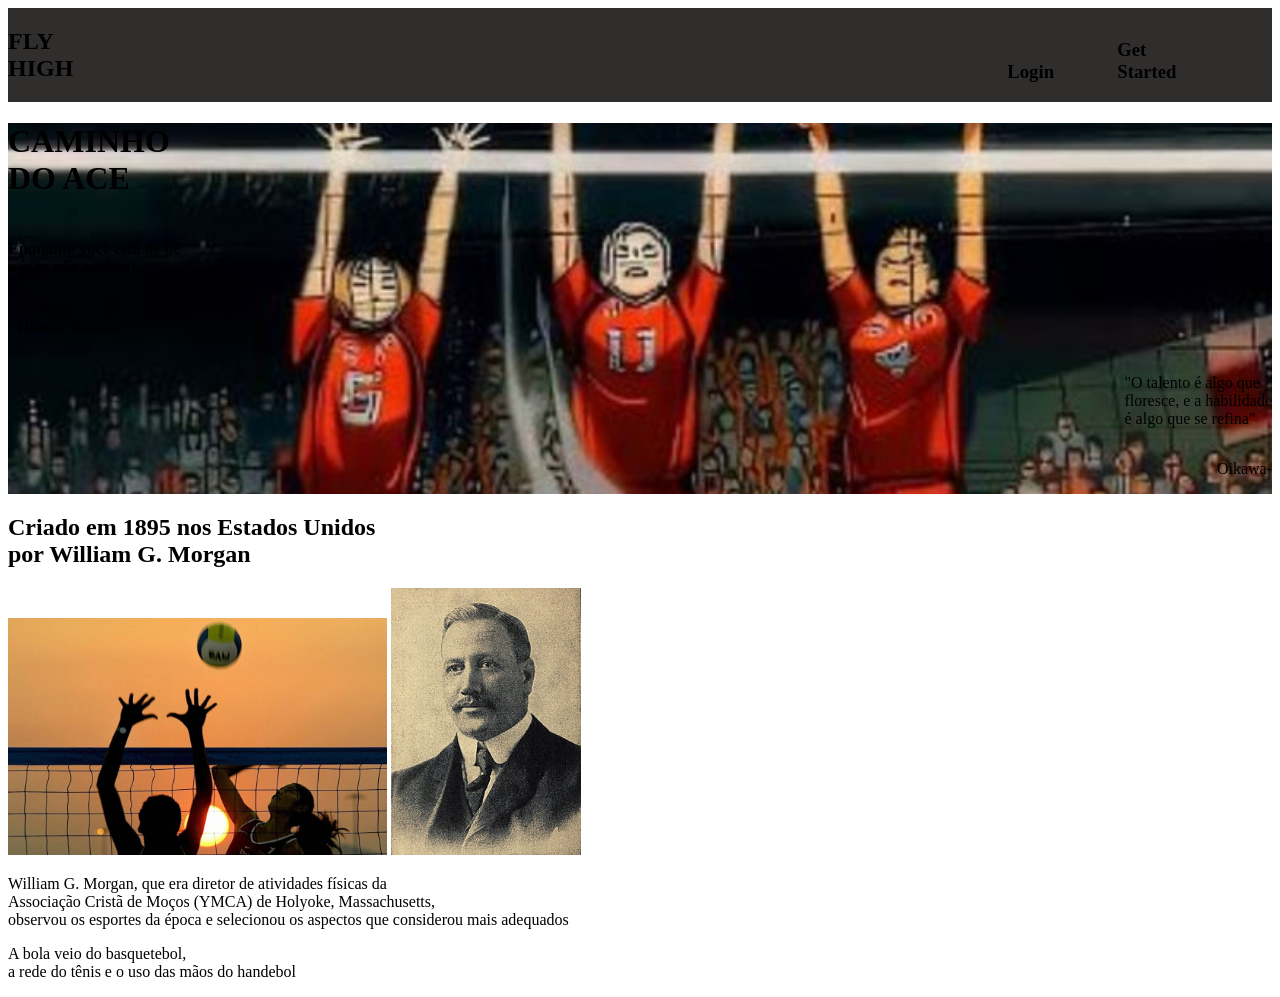
==== index.html @ 63da9436 "Subindo criação dos arquivos HMTL e CSS da HomePage" ====
<!DOCTYPE html>
<html lang="en">
<head>
    <meta charset="UTF-8">
    <meta name="viewport" content="width=device-width, initial-scale=1.0">
    <title>Caminho do ACE</title>
    <link rel="stylesheet" href="style.css" />
</head>
<body>

    <div class="navBar">
        <h2 style="margin-right: 70%;">FLY HIGH</h2>
        <h3 style="margin-right: 5%;">Login</h3>
        <h3 style="margin-right: 5%;">Get Started</h3>
    </div>

    <div class="containerPrincipal">
        <div class="container1">

            <h1 id="Titulo"''>CAMINHO <br> DO ACE</h1>

            <div class="citacao1">

                <h4>Enquanto você está de pé <br> o jogo não acabou!</h4>
                <h4>- Hinata Shoyo</h4>

            </div>

            
            <div class="citacao2">
                <p>"O talento é algo que <br> floresce, e a habilidade <br> é algo que se refina"</p>
                <p>Oikawa-</p>
            </div>
        </div>
    </div>
    <div class="container2">
        <h2>Criado em 1895 nos Estados Unidos <br> por William G. Morgan</h2>
        <img style="width: 30%;" src="img/voleiAreia.jpg">
        <img style="width: 15%;" src="img/William_G_Morgan.jpg">
        <p>William G. Morgan, que era diretor de atividades físicas da <br>
            Associação Cristã de Moços (YMCA) de Holyoke, Massachusetts, <br>
            observou os esportes da época e selecionou os aspectos que considerou mais adequados</p>
    </div>

    <div class="container">
        <p>A bola veio do basquetebol, <br> a rede do tênis e o uso das mãos do handebol</p>
    </div>

    

</body>
</html>
---- style.css ----
.navBar{
         
    display: flex;
    flex-direction: row;
    align-items: end;
    justify-content: end;
    background-color: #302D2D;
    
}

.container1{
    background-color: #302D2D;
    background-image: url(img/hinata_shoyo.jpeg);
    background-size: cover;
    background-position: center;
    position: relative;
}

.citacao1{
    display: flex;
    flex-direction: column;
    align-items: flex-start;
}

.citacao2{
    display: flex;
    flex-direction: column;
    align-items: flex-end;
    justify-content: flex-start;
}
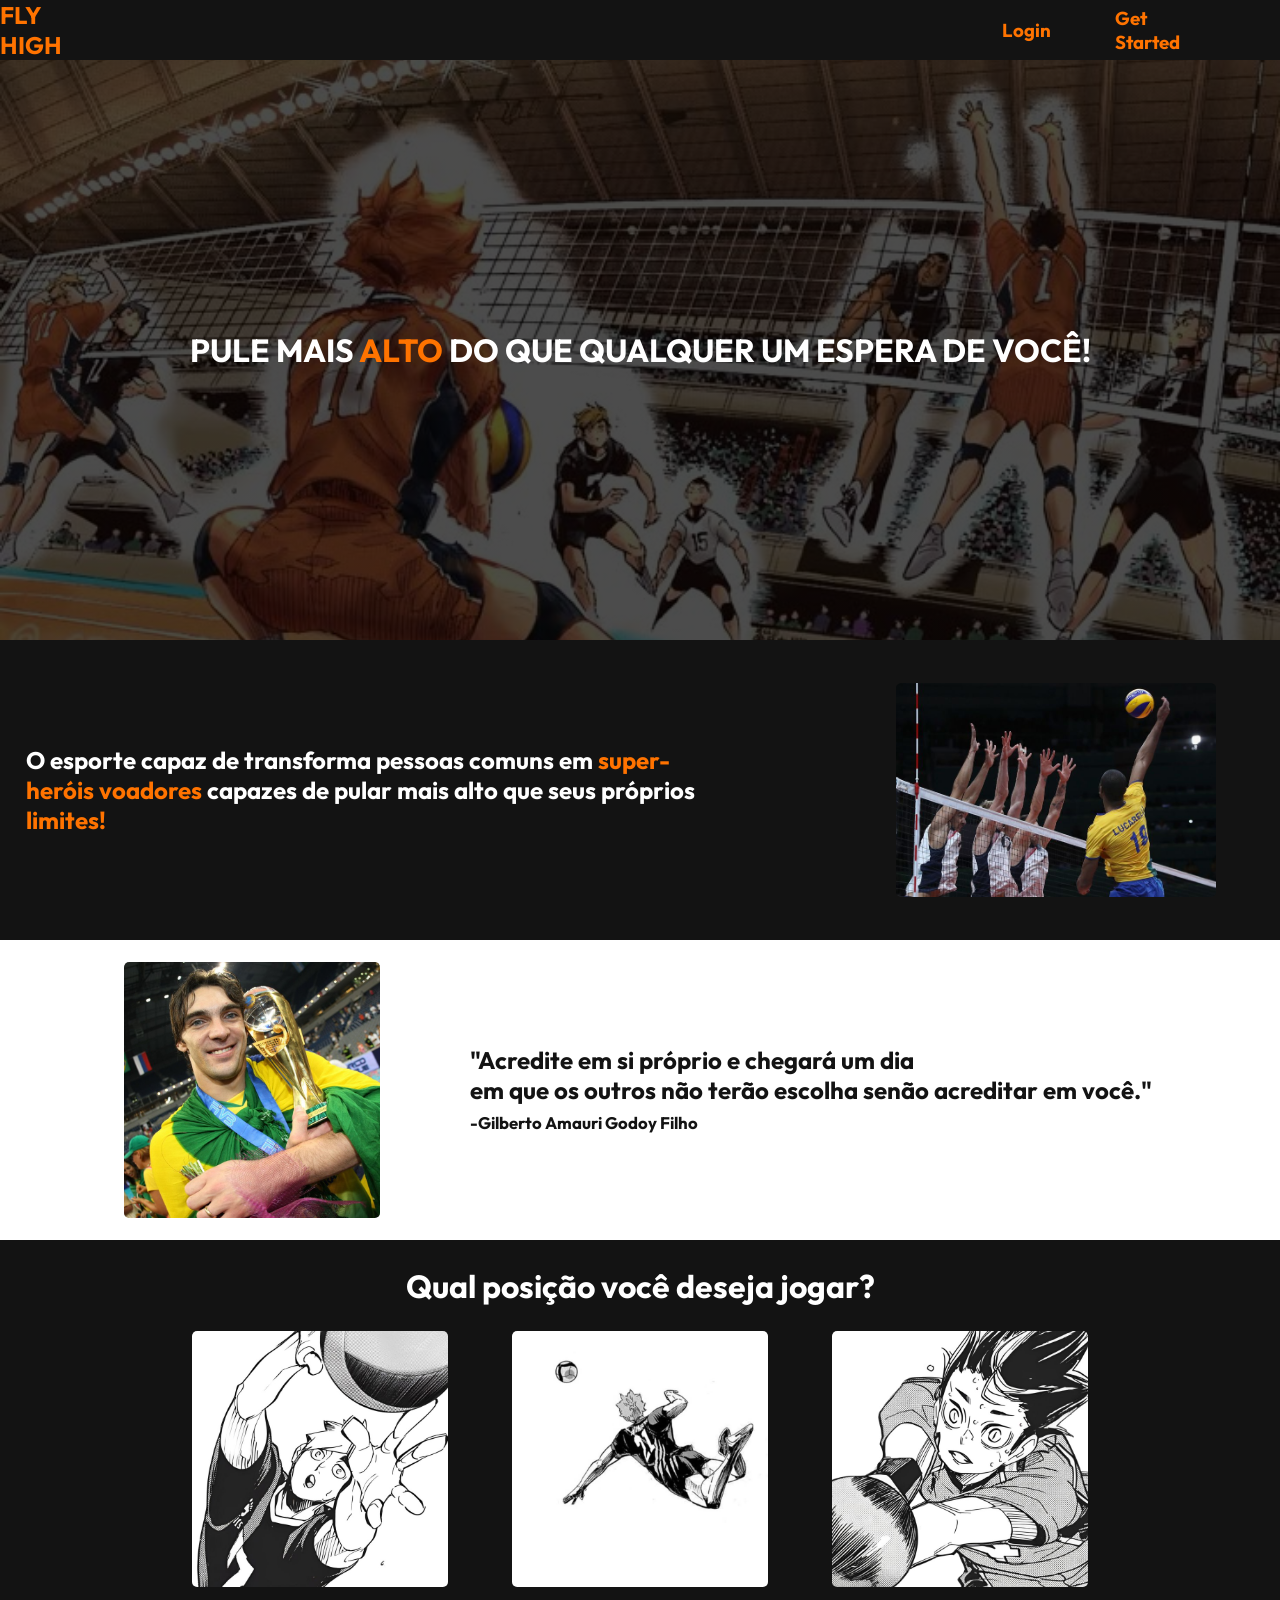
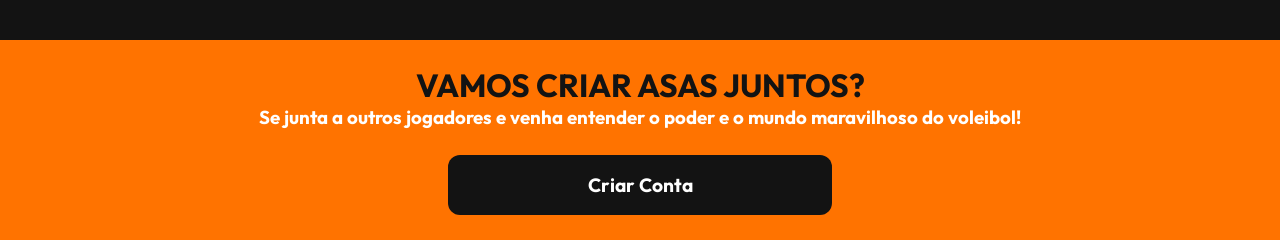
==== commit b058127a: "Adicionando novos containers, junto de imagens e NAVbar" ====
--- a/index.html
+++ b/index.html
@@ -1,11 +1,13 @@
 <!DOCTYPE html>
 <html lang="en">
+
 <head>
     <meta charset="UTF-8">
     <meta name="viewport" content="width=device-width, initial-scale=1.0">
     <title>Caminho do ACE</title>
     <link rel="stylesheet" href="style.css" />
 </head>
+
 <body>
 
     <div class="navBar">
@@ -14,39 +16,72 @@
         <h3 style="margin-right: 5%;">Get Started</h3>
     </div>
 
-    <div class="containerPrincipal">
-        <div class="container1">
 
-            <h1 id="Titulo"''>CAMINHO <br> DO ACE</h1>
+    <div class="container1">
+        <h1 class="titulo">PULE MAIS <span class="destaque">ALTO</span> DO QUE QUALQUER UM ESPERA DE VOCÊ!</h1>
+    </div>
 
-            <div class="citacao1">
 
-                <h4>Enquanto você está de pé <br> o jogo não acabou!</h4>
-                <h4>- Hinata Shoyo</h4>
+    <div class="container2">
+        <h2 style="margin-right: 10%; margin-left: 2%;">O esporte capaz de transforma pessoas comuns em <span
+                class="destaque">super-heróis voadores</span>
+            capazes de pular mais alto que seus próprios <span class="destaque">limites!</span></h2>
+        <img style="width: 25%; margin: 5%; border-radius: 2%;" src="img/Lucarelli.jpeg">
+    </div>
 
+    <div class="container3">
+        <h2 style="margin-right: 10%; margin-left: 2%;">"Acredite em si próprio e chegará um dia<br> em que os outros
+            não terão escolha senão acreditar em você."
+            <br><span class="citacao">-Gilberto Amauri Godoy Filho</span>
+        </h2>
+        <img style="width: 20%; margin-top: 2%; margin-bottom: 2%; margin-right: 5%; border-radius: 2%;"
+            src="img/GibaTrofeu.jpeg">
+    </div>
+
+    <div class="container4">
+        <h1 style="margin-top: 2%;">Qual posição você deseja jogar?</h1>
+
+        <spend class="carrosel_img">
+            <div class="setter">
+                <img src="img/Miya.jpeg">
+                <div class="text_hover">
+                    <p>Levantador</p>
+                </div>
             </div>
 
-            
-            <div class="citacao2">
-                <p>"O talento é algo que <br> floresce, e a habilidade <br> é algo que se refina"</p>
-                <p>Oikawa-</p>
+            <div class="spiker">
+                <img src="img/spiking.webp">
+                <div class="text_hover">
+                    <p>Ace</p>
+                </div>
             </div>
-        </div>
+
+            <div class="receiver">
+                <img src="img/noya.jpeg">
+                <div class="text_hover">
+                    <p>Libero</p>
+                </div>
+            </div>
+
+        </spend>
+
     </div>
-    <div class="container2">
-        <h2>Criado em 1895 nos Estados Unidos <br> por William G. Morgan</h2>
+
+    <div class="container5">
+        <h1>VAMOS CRIAR ASAS JUNTOS?</h1>
+        <h3 style="color: white;">Se junta a outros jogadores e venha entender o poder e o mundo maravilhoso do voleibol!</h3>
+        <button class="btnCriar"><b>Criar Conta</b></button>
+    </div>
+
+
+
+
+    <!-- <h2>Criado em 1895 nos Estados Unidos <br> por William G. Morgan</h2>
         <img style="width: 30%;" src="img/voleiAreia.jpg">
         <img style="width: 15%;" src="img/William_G_Morgan.jpg">
         <p>William G. Morgan, que era diretor de atividades físicas da <br>
             Associação Cristã de Moços (YMCA) de Holyoke, Massachusetts, <br>
-            observou os esportes da época e selecionou os aspectos que considerou mais adequados</p>
-    </div>
+            observou os esportes da época e selecionou os aspectos que considerou mais adequados</p> -->
+</body>
 
-    <div class="container">
-        <p>A bola veio do basquetebol, <br> a rede do tênis e o uso das mãos do handebol</p>
-    </div>
-
-    
-
-</body>
 </html>
--- a/style.css
+++ b/style.css
@@ -1,30 +1,157 @@
-.navBar{
-         
+@import url('https://fonts.googleapis.com/css2?family=Outfit:wght@100..900&family=Qahiri&display=swap');
+
+* {
+    margin: 0;
+    padding: 0;
+    box-sizing: border-box;
+}
+
+.navBar{ 
+    font-family: "Outfit";
+    color: rgb(255, 115, 0);
     display: flex;
     flex-direction: row;
-    align-items: end;
-    justify-content: end;
-    background-color: #302D2D;
-    
+    align-items: center;
+    justify-content: center;
+    background-color: rgb(19, 19, 19);
+    height: 60px;
 }
 
+
 .container1{
-    background-color: #302D2D;
-    background-image: url(img/hinata_shoyo.jpeg);
+    background-image: linear-gradient(rgba(0, 0, 0, 0.7), rgba(0, 0, 0, 0.7)),
+    url(img/quadra.webp);
     background-size: cover;
     background-position: center;
-    position: relative;
+    height: 580px;
+    display: flex;
+    flex-direction: column;
+    align-items: center;
+    justify-content: center
 }
 
-.citacao1{
+.container2{
+    font-family: "Outfit";
+    height: 300px;
+    color: white;
+    background-color: rgb(19, 19, 19);
+    display: flex;
+    flex-direction: row;
+    align-items: center;
+    justify-content: flex-start;
+}
+
+.container3{
+    font-family: "Outfit";
+    height: 300px;
+    color:  rgb(19, 19, 19);
+    background-color: white;
+    display: flex;
+    flex-direction: row-reverse;
+    align-items: center;
+    justify-content: flex-start;
+}
+
+.container4{
+    font-family: "Outfit";
+    height: 400px;
+    color:  white;
+    background-color: rgb(19, 19, 19);;
     display: flex;
     flex-direction: column;
-    align-items: flex-start;
+    align-items: center;
+    justify-content: flex-start;
 }
 
-.citacao2{
+.carrosel_img{
+    display: flex;
+    flex-direction: row;
+    align-items: center;
+    justify-content: center;
+    overflow: hidden;
+}
+
+.container5{
+    font-family: "Outfit";
+    height: 200px;
+    color:  rgb(19, 19, 19);
+    background-color: rgb(255, 115, 0);
     display: flex;
     flex-direction: column;
-    align-items: flex-end;
-    justify-content: flex-start;
-}+    align-items: center;
+    justify-content: center;
+}
+
+.btnCriar{
+    font-family: "Outfit";
+    font-size: 120%;
+    background-color: rgb(19, 19, 19);
+    color: white;
+    width: 10%;
+    margin-top: 2%;
+    width: 30%;
+    height: 30%;
+    border-radius: 12px;
+    border: none;
+    outline: none;
+    appearance: none;
+}
+
+.btnCriar:hover{
+    color: rgb(255, 115, 0);
+}
+
+
+.titulo{
+    font-family: "Outfit";
+    color: white;
+}
+
+.destaque{
+    color: rgb(255, 115, 0);
+}
+
+.citacao{
+    font-family: "Outfit";
+    font-size: 70%;
+}
+
+
+/* Configuração dos cards para que tenham o texto da posição dentro deles
+(adicionei virgula para evitar retrabalho de ter que só mudar o nome da class e deixar
+todo conteudo dentro igual)*/
+.setter, .spiker, .receiver {
+    position: relative;
+    width: 20%;
+    margin-top: 2%;
+    margin-bottom: 2%;
+    display: inline-block;
+}
+
+.setter { margin-right: 5%; }
+.spiker { margin-right: 5%; }
+
+.setter img, .spiker img, .receiver img {
+    width: 100%;
+    border-radius: 2%;
+    display: block;
+}
+
+.text_hover {
+    position: absolute;
+    inset: 0;
+    background: rgba(0, 0, 0, 0.7);
+    color: white;
+    display: flex;
+    align-items: center;
+    justify-content: center;
+    opacity: 0;
+    transition: 0.3s ease;
+    border-radius: 2%;
+}
+
+.setter:hover .text_hover,
+.spiker:hover .text_hover,
+.receiver:hover .text_hover {
+    opacity: 1;
+}
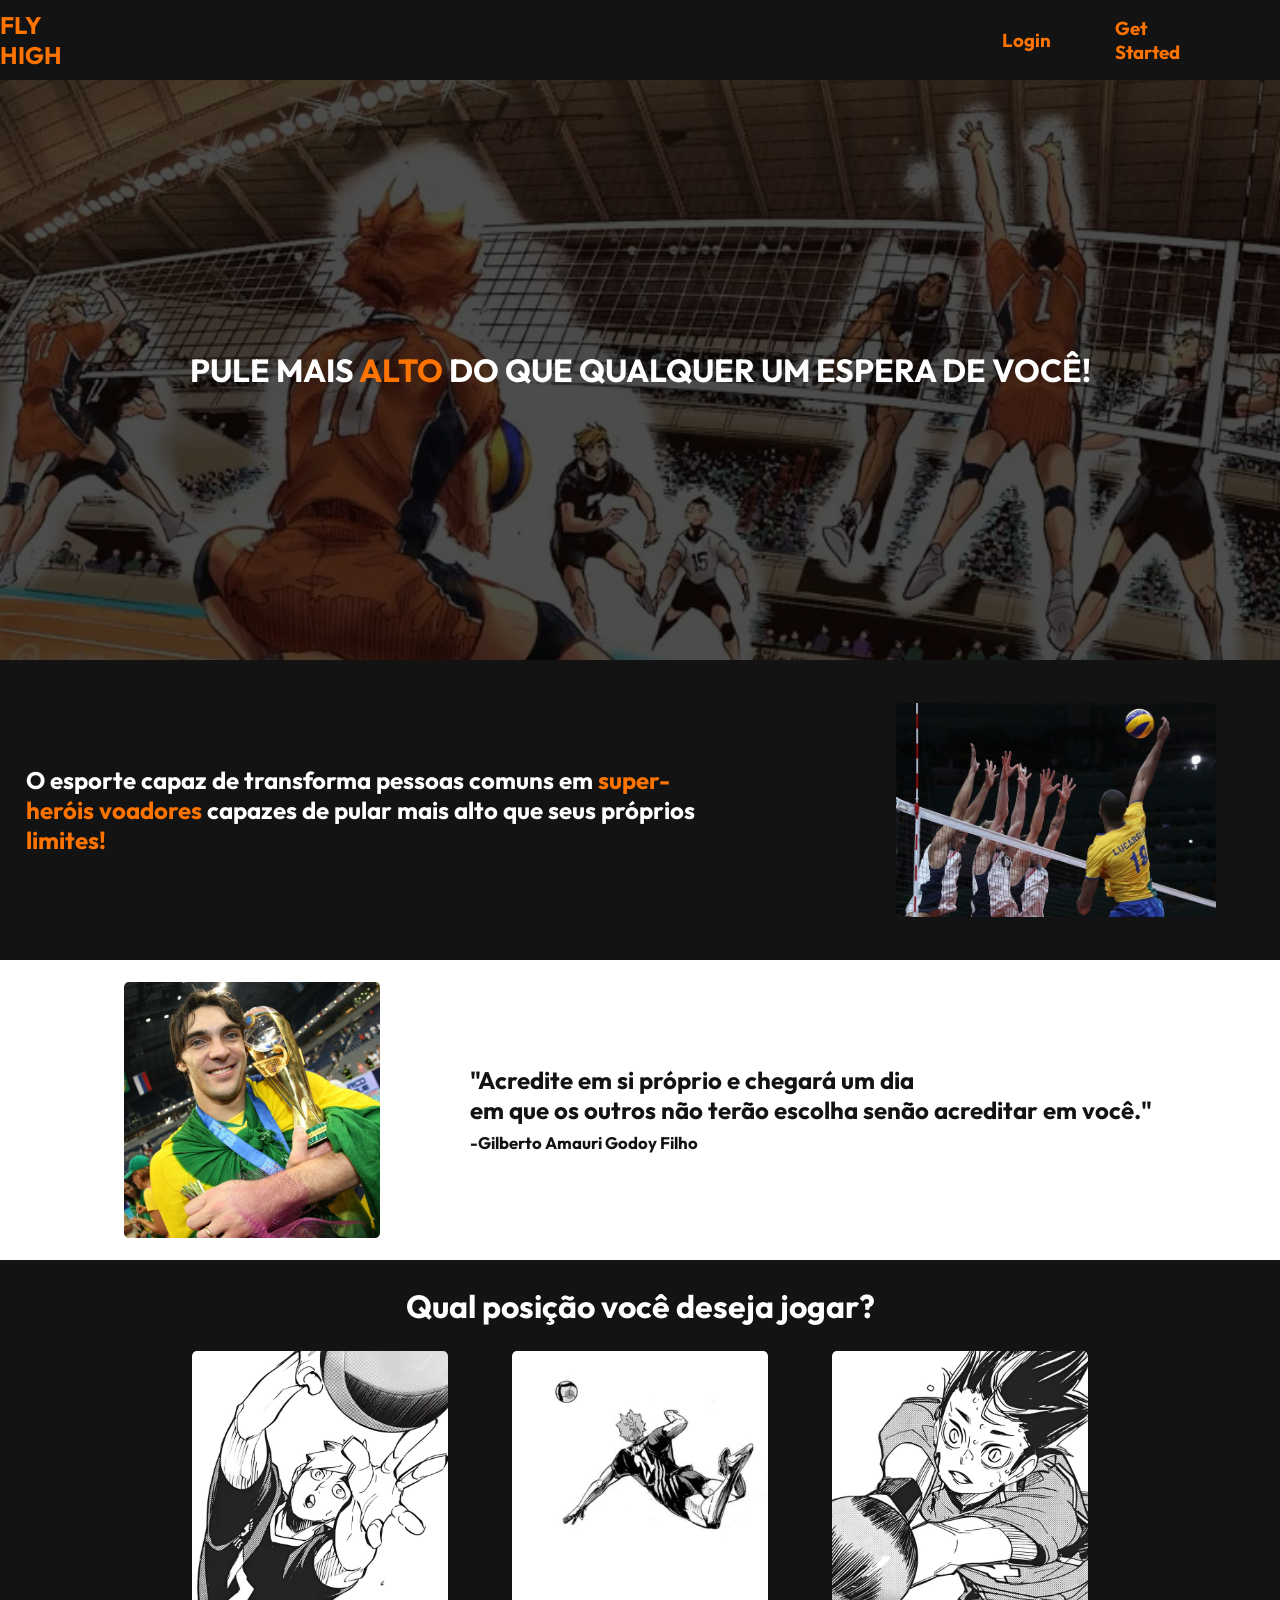
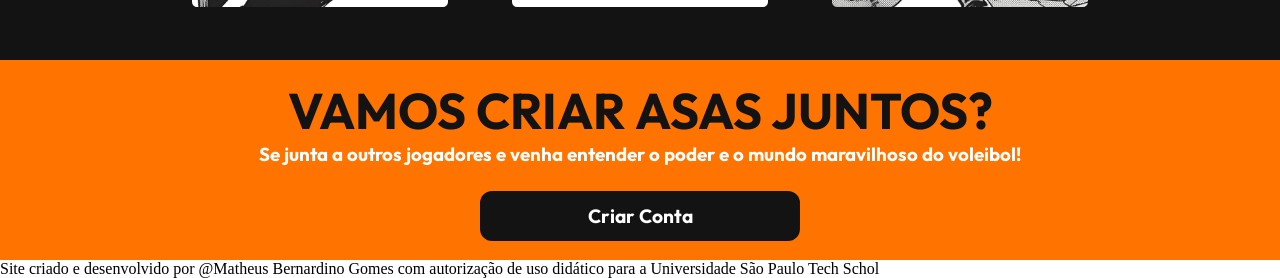
==== commit 9a6137a5: "Atualizando navBar e criando DIV de autorização" ====
--- a/index.html
+++ b/index.html
@@ -68,13 +68,16 @@
     </div>
 
     <div class="container5">
-        <h1>VAMOS CRIAR ASAS JUNTOS?</h1>
+        <h1 style="font-size: 50px;">VAMOS CRIAR ASAS JUNTOS?</h1>
         <h3 style="color: white;">Se junta a outros jogadores e venha entender o poder e o mundo maravilhoso do voleibol!</h3>
         <button class="btnCriar"><b>Criar Conta</b></button>
     </div>
 
-
-
+    <div class="container6">
+        <p>Site criado e desenvolvido por @Matheus Bernardino Gomes com autorização de uso didático para 
+            a Universidade São Paulo Tech Schol
+        </p>
+    </div>
 
     <!-- <h2>Criado em 1895 nos Estados Unidos <br> por William G. Morgan</h2>
         <img style="width: 30%;" src="img/voleiAreia.jpg">
--- a/style.css
+++ b/style.css
@@ -14,7 +14,7 @@
     align-items: center;
     justify-content: center;
     background-color: rgb(19, 19, 19);
-    height: 60px;
+    height: 80px;
 }
 
 
@@ -89,8 +89,8 @@
     color: white;
     width: 10%;
     margin-top: 2%;
-    width: 30%;
-    height: 30%;
+    width: 25%;
+    height: 25%;
     border-radius: 12px;
     border: none;
     outline: none;
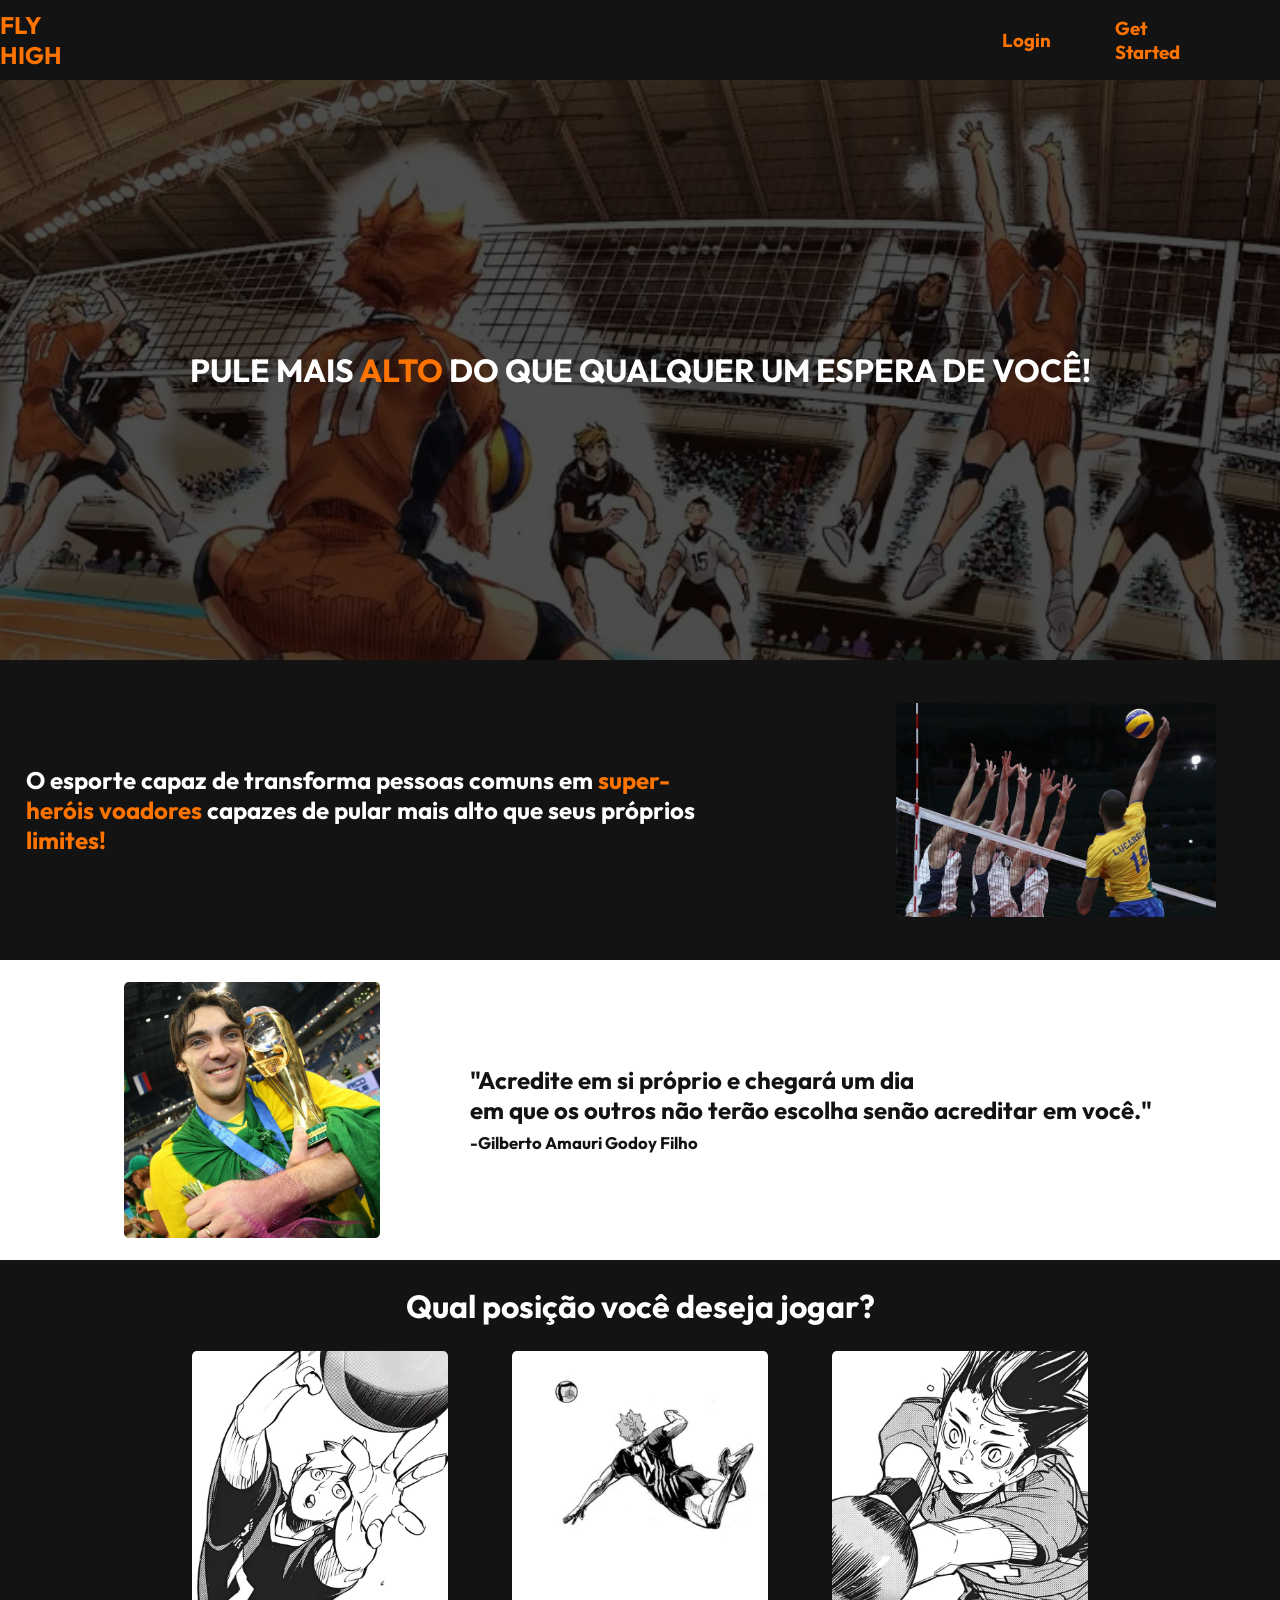
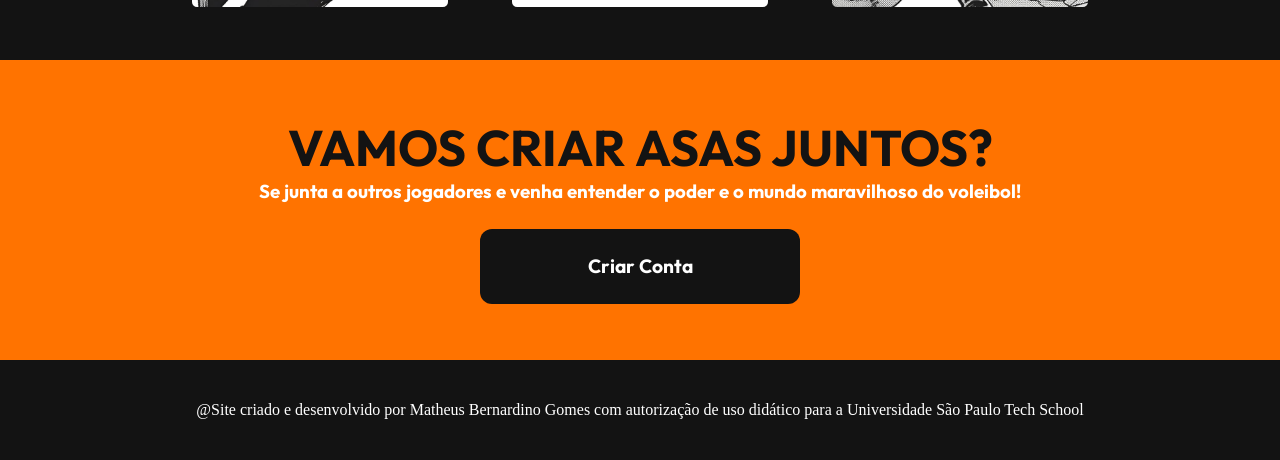
==== commit 621d7723: "Atualizando container de autorização" ====
--- a/index.html
+++ b/index.html
@@ -74,17 +74,10 @@
     </div>
 
     <div class="container6">
-        <p>Site criado e desenvolvido por @Matheus Bernardino Gomes com autorização de uso didático para 
-            a Universidade São Paulo Tech Schol
+        <p>@Site criado e desenvolvido por Matheus Bernardino Gomes com autorização de uso didático para a Universidade São Paulo Tech School
         </p>
     </div>
 
-    <!-- <h2>Criado em 1895 nos Estados Unidos <br> por William G. Morgan</h2>
-        <img style="width: 30%;" src="img/voleiAreia.jpg">
-        <img style="width: 15%;" src="img/William_G_Morgan.jpg">
-        <p>William G. Morgan, que era diretor de atividades físicas da <br>
-            Associação Cristã de Moços (YMCA) de Holyoke, Massachusetts, <br>
-            observou os esportes da época e selecionou os aspectos que considerou mais adequados</p> -->
 </body>
 
 </html>
--- a/style.css
+++ b/style.css
@@ -73,7 +73,7 @@
 
 .container5{
     font-family: "Outfit";
-    height: 200px;
+    height: 300px;
     color:  rgb(19, 19, 19);
     background-color: rgb(255, 115, 0);
     display: flex;
@@ -155,3 +155,15 @@
 .receiver:hover .text_hover {
     opacity: 1;
 }
+
+.container6{
+    height: 100px;
+    color:  white;
+    background-color: rgb(19, 19, 19);
+    display: flex;
+    flex-direction: row;
+    align-items: center;
+    justify-content: center;
+}
+
+
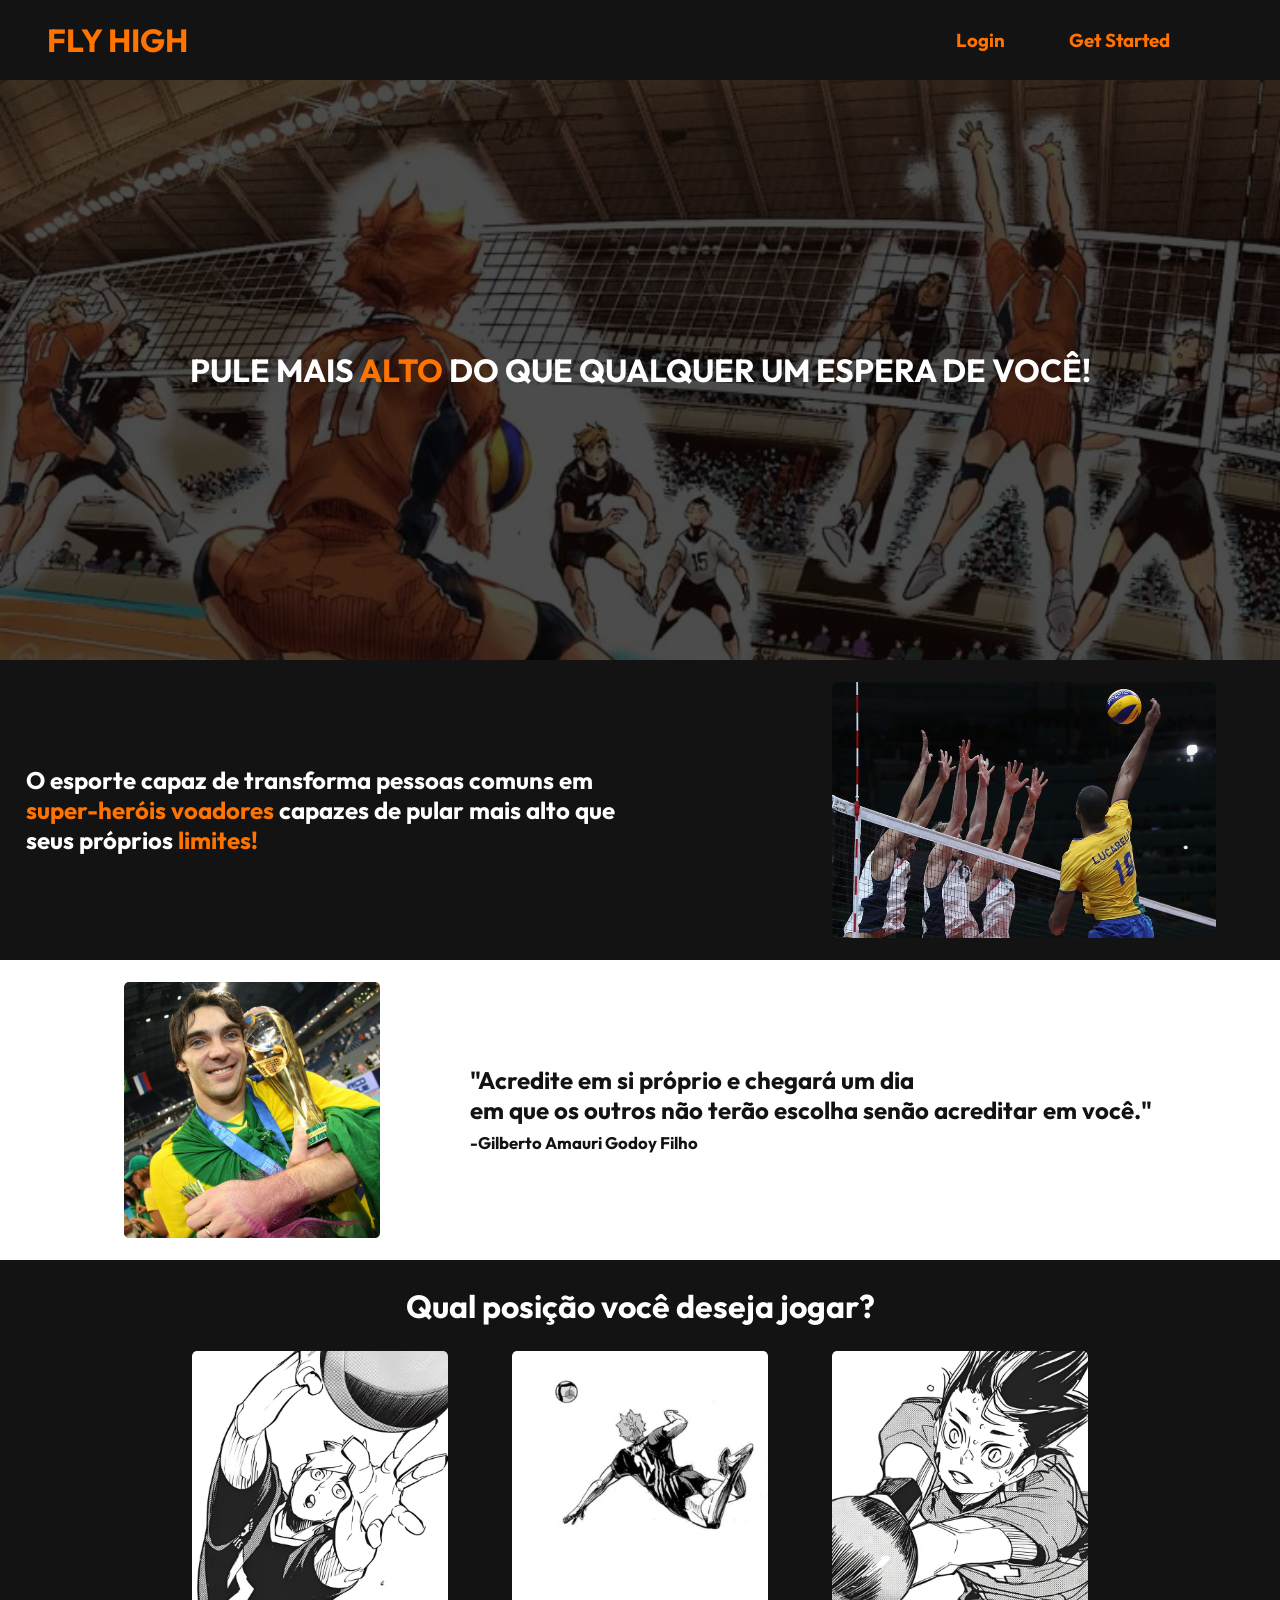
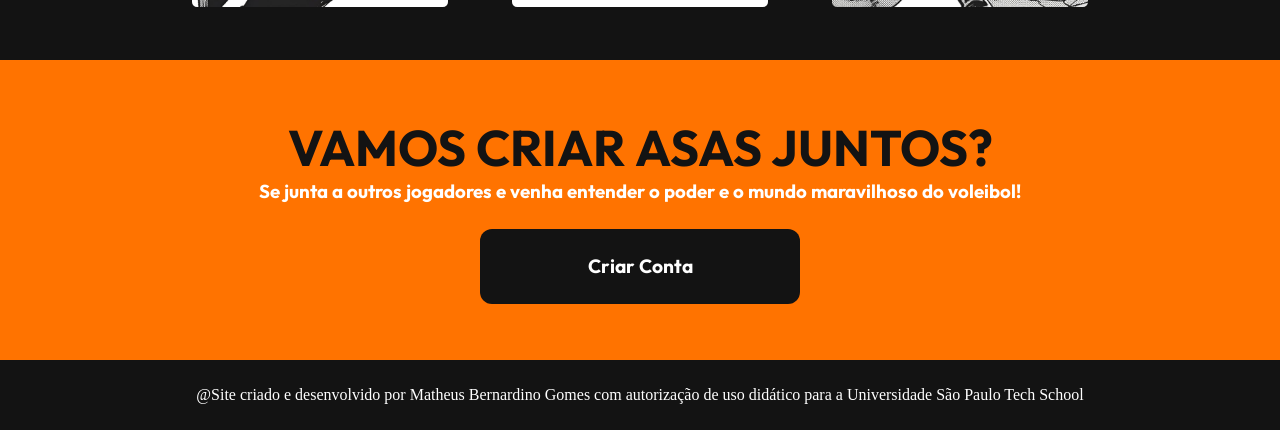
==== commit 4ae83e72: "Adicionando HOVER para a parte Login e Get Started" ====
--- a/index.html
+++ b/index.html
@@ -11,9 +11,9 @@
 <body>
 
     <div class="navBar">
-        <h2 style="margin-right: 70%;">FLY HIGH</h2>
-        <h3 style="margin-right: 5%;">Login</h3>
-        <h3 style="margin-right: 5%;">Get Started</h3>
+        <h1 style="margin-right: 60%">FLY HIGH</h1>
+        <h3 class="Login" style="margin-right: 5%;">Login</h3>
+        <h3 class="Started" style="margin-right: 5%;">Get Started</h3>
     </div>
 
 
@@ -26,7 +26,7 @@
         <h2 style="margin-right: 10%; margin-left: 2%;">O esporte capaz de transforma pessoas comuns em <span
                 class="destaque">super-heróis voadores</span>
             capazes de pular mais alto que seus próprios <span class="destaque">limites!</span></h2>
-        <img style="width: 25%; margin: 5%; border-radius: 2%;" src="img/Lucarelli.jpeg">
+        <img style="width: 30%; margin: 5%; border-radius: 2%;" src="img/Lucarelli.jpeg">
     </div>
 
     <div class="container3">
--- a/style.css
+++ b/style.css
@@ -15,6 +15,10 @@
     justify-content: center;
     background-color: rgb(19, 19, 19);
     height: 80px;
+}
+
+.Login:hover, .Started:hover{
+    color: white;
 }
 
 
@@ -157,7 +161,7 @@
 }
 
 .container6{
-    height: 100px;
+    height: 70px;
     color:  white;
     background-color: rgb(19, 19, 19);
     display: flex;
